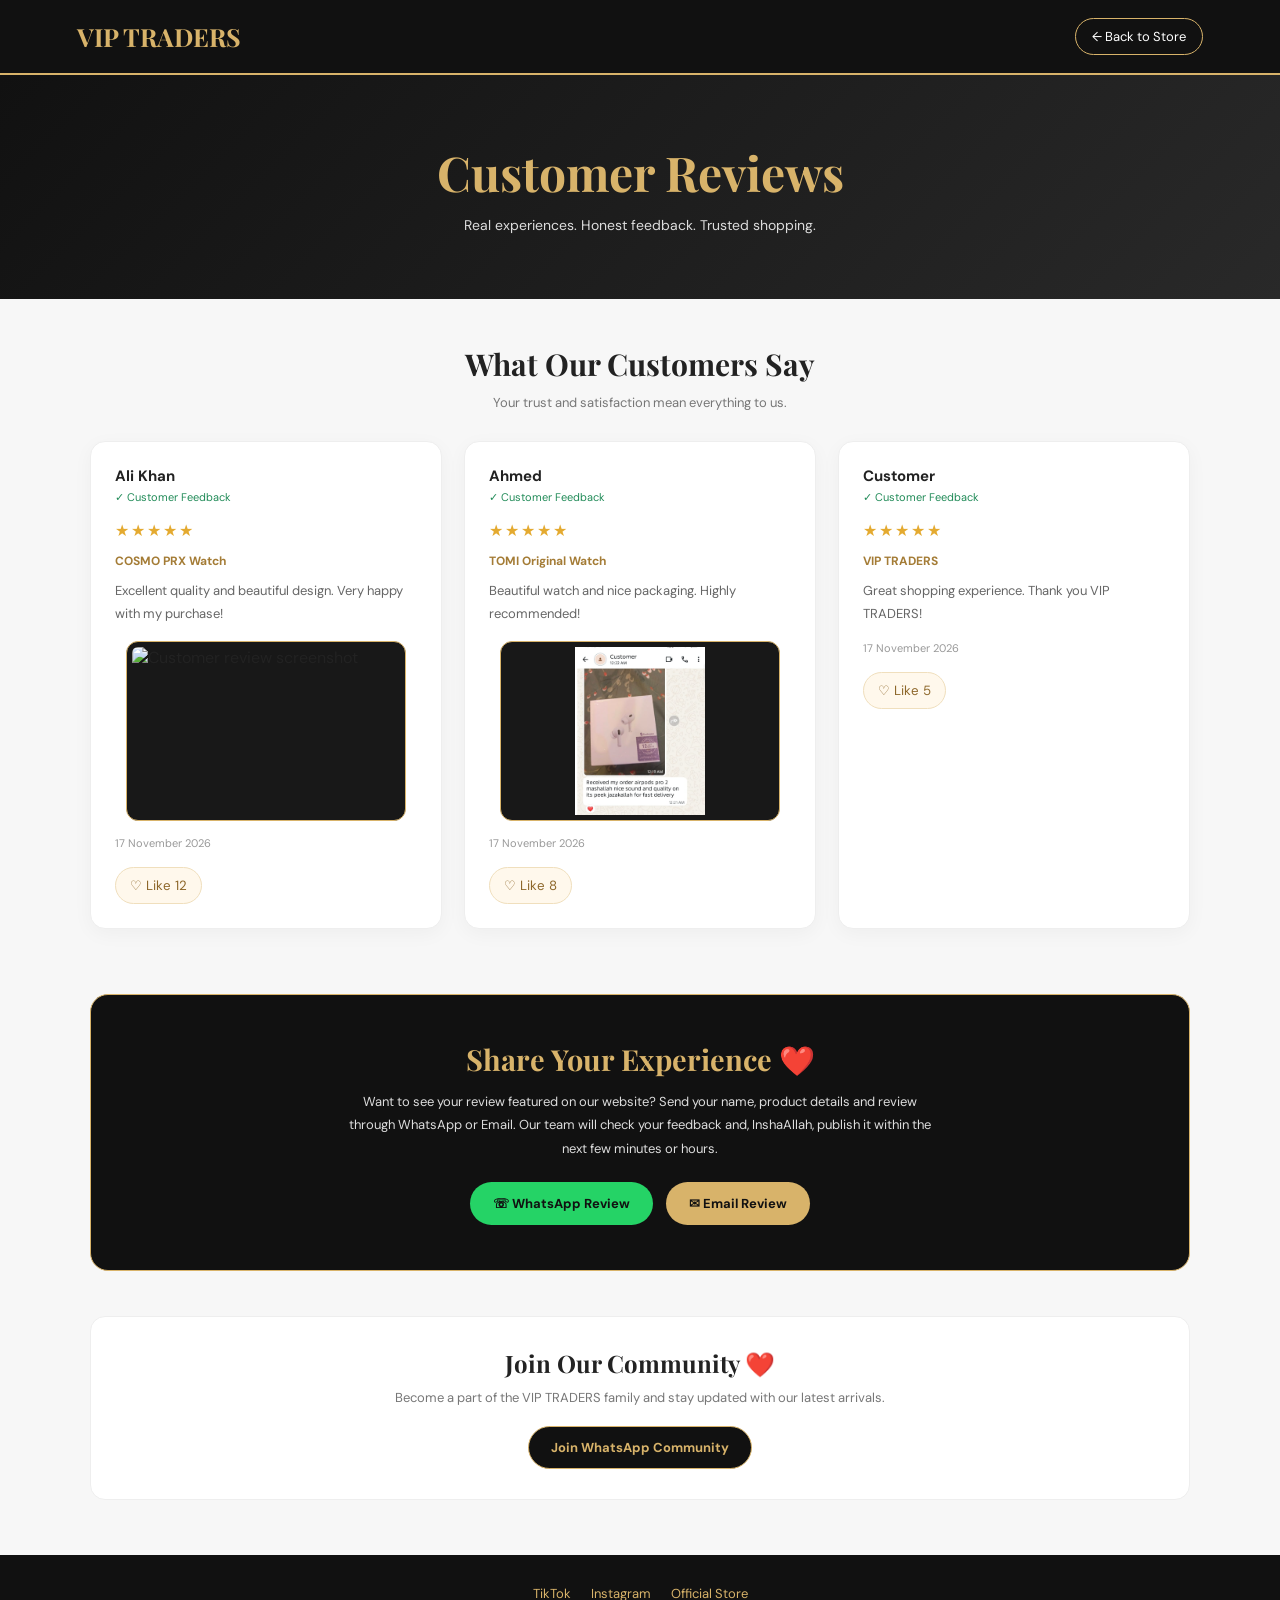
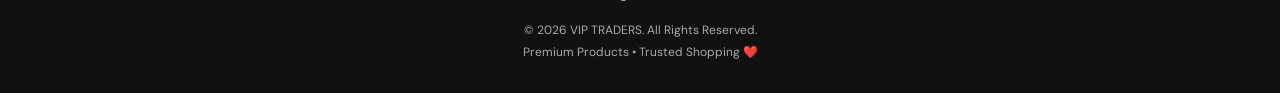
==== reviews.html @ 1c401b6b "Add files via upload" ====
<!DOCTYPE html>
<html lang="en">
<head>
    <meta charset="UTF-8">
    <meta name="viewport" content="width=device-width, initial-scale=1.0">
    <title>Customer Reviews | VIP TRADERS</title>

    <link rel="preconnect" href="https://fonts.googleapis.com">
    <link href="https://fonts.googleapis.com/css2?family=DM+Sans:wght@400;500;600;700;800&family=Playfair+Display:wght@600;700&display=swap" rel="stylesheet">

    <style>
        * {
            margin: 0;
            padding: 0;
            box-sizing: border-box;
        }

        body {
            font-family: 'DM Sans', sans-serif;
            background: #f7f7f7;
            color: #222;
        }

        :root {
            --gold: #d8b36a;
            --dark: #111;
        }

        header {
            background: #111;
            padding: 18px 6%;
            display: flex;
            justify-content: space-between;
            align-items: center;
            border-bottom: 2px solid var(--gold);
        }

        .logo {
            color: var(--gold);
            font-family: 'Playfair Display', serif;
            font-size: 25px;
            font-weight: 700;
            text-decoration: none;
        }

        .back-btn {
            color: white;
            text-decoration: none;
            font-size: 13px;
            border: 1px solid var(--gold);
            padding: 9px 16px;
            border-radius: 30px;
        }

        .hero {
            background: linear-gradient(135deg, #111, #292929);
            color: white;
            text-align: center;
            padding: 65px 20px;
        }

        .hero h1 {
            font-family: 'Playfair Display', serif;
            font-size: clamp(32px, 5vw, 48px);
            color: var(--gold);
            margin-bottom: 12px;
        }

        .hero p {
            color: #ddd;
            font-size: 14px;
        }

        .container {
            width: 90%;
            max-width: 1100px;
            margin: 45px auto;
        }

        .section-title {
            text-align: center;
            font-family: 'Playfair Display', serif;
            font-size: 30px;
            margin-bottom: 10px;
        }

        .section-subtitle {
            text-align: center;
            color: #777;
            font-size: 13px;
            margin-bottom: 30px;
        }

        .review-grid {
            display: grid;
            grid-template-columns: repeat(auto-fit, minmax(260px, 1fr));
            gap: 22px;
        }

        .review-card {
            background: white;
            padding: 24px;
            border-radius: 15px;
            border: 1px solid #eee;
            box-shadow: 0 5px 20px rgba(0,0,0,.04);
            transition: .3s;
        }

        .review-card:hover {
            transform: translateY(-6px);
            border-color: var(--gold);
            box-shadow: 0 12px 25px rgba(0,0,0,.08);
        }

        .review-top {
            display: flex;
            justify-content: space-between;
            align-items: center;
            margin-bottom: 16px;
        }

        .customer-name {
            font-weight: 700;
            font-size: 15px;
        }

        .verified {
            color: #218b58;
            font-size: 11px;
            margin-top: 4px;
        }

        .stars {
            color: #e4aa30;
            letter-spacing: 2px;
            font-size: 16px;
            margin-bottom: 12px;
        }

        .product-name {
            font-size: 12px;
            color: #a47c36;
            font-weight: 700;
            margin-bottom: 10px;
        }

        .review-text {
            font-size: 13px;
            line-height: 1.8;
            color: #666;
        }

        .review-date {
            font-size: 11px;
            color: #999;
            margin-top: 15px;
        }

        .like-btn {
            background: #fff8ec;
            border: 1px solid #f0dfbd;
            color: #8d672a;
            padding: 9px 14px;
            border-radius: 30px;
            cursor: pointer;
            margin-top: 17px;
            font-family: inherit;
            transition: .2s;
        }

        .like-btn:hover {
            background: #f6e5c3;
            transform: scale(1.04);
        }

        .like-btn.liked {
            background: #fce5e8;
            border-color: #f1b6bf;
            color: #d52c48;
        }

        .submit-section {
            background: #111;
            color: white;
            padding: 45px 25px;
            border-radius: 18px;
            text-align: center;
            margin-top: 65px;
            border: 1px solid var(--gold);
        }

        .submit-section h2 {
            color: var(--gold);
            font-family: 'Playfair Display', serif;
            font-size: 29px;
            margin-bottom: 12px;
        }

        .submit-section p {
            color: #ddd;
            font-size: 13px;
            line-height: 1.8;
            max-width: 600px;
            margin: 0 auto 22px;
        }

        .submit-buttons {
            display: flex;
            justify-content: center;
            flex-wrap: wrap;
            gap: 13px;
        }

        .submit-btn {
            padding: 13px 23px;
            border-radius: 30px;
            text-decoration: none;
            font-weight: 700;
            font-size: 13px;
            transition: .3s;
        }

        .whatsapp-btn {
            background: #25d366;
            color: #111;
        }

        .email-btn {
            background: var(--gold);
            color: #111;
        }

        .submit-btn:hover {
            transform: translateY(-4px);
            filter: brightness(1.08);
        }

        .community {
            text-align: center;
            margin-top: 45px;
            padding: 30px 20px;
            background: white;
            border-radius: 15px;
            border: 1px solid #eee;
        }

        .community h3 {
            font-family: 'Playfair Display', serif;
            font-size: 24px;
            margin-bottom: 10px;
        }

        .community p {
            color: #777;
            font-size: 13px;
            margin-bottom: 20px;
        }

        .community-btn {
            display: inline-block;
            background: #111;
            color: var(--gold);
            padding: 12px 22px;
            border-radius: 30px;
            text-decoration: none;
            font-size: 13px;
            font-weight: 700;
            border: 1px solid var(--gold);
        }

        footer {
            background: #111;
            color: #aaa;
            text-align: center;
            padding: 30px 15px;
            margin-top: 55px;
        }

        .social-links {
            display: flex;
            justify-content: center;
            flex-wrap: wrap;
            gap: 20px;
            margin-bottom: 18px;
        }

        .social-links a {
            color: var(--gold);
            text-decoration: none;
            font-size: 13px;
        }

        footer p {
            font-size: 12px;
            line-height: 1.8;
        }

        @media(max-width: 600px) {
            header {
                padding: 15px 5%;
            }

            .logo {
                font-size: 20px;
            }

            .hero {
                padding: 50px 15px;
            }

            .container {
                width: 92%;
            }

            .review-card {
                padding: 20px;
            }

            .submit-section {
                padding: 35px 18px;
            }
        }
        /* CUSTOMER REVIEW SCREENSHOT */

.review-screenshot {
    display: block;
    width: 100%;
    max-width: 280px;
    height: 180px;
    object-fit: contain;
    background: #181818;
    border: 1px solid var(--gold);
    border-radius: 12px;
    padding: 5px;
    margin: 15px auto 0;
    cursor: pointer;
    transition: 0.3s ease;
}

.review-screenshot:hover {
    transform: scale(1.03);
    box-shadow: 0 5px 18px rgba(216, 179, 106, 0.2);
}

@media (max-width: 600px) {
    .review-screenshot {
        max-width: 100%;
        height: 160px;
    }
}
    </style>
</head>

<body>

<header>
    <a href="index.html" class="logo">VIP TRADERS</a>
    <a href="index.html" class="back-btn">← Back to Store</a>
</header>

<section class="hero">
    <h1>Customer Reviews</h1>
    <p>Real experiences. Honest feedback. Trusted shopping.</p>
</section>

<main class="container">

    <h2 class="section-title">What Our Customers Say</h2>
    <p class="section-subtitle">
        Your trust and satisfaction mean everything to us.
    </p>

    <div class="review-grid" id="reviewGrid"></div>

    <section class="submit-section">
        <h2>Share Your Experience ❤️</h2>

        <p>
            Want to see your review featured on our website?
            Send your name, product details and review through
            WhatsApp or Email. Our team will check your feedback
            and, InshaAllah, publish it within the next few minutes
            or hours.
        </p>

      
<div class="submit-buttons">

    <!-- WHATSAPP REVIEW BUTTON -->
    <a class="submit-btn whatsapp-btn"
       href="https://wa.me/923322100970?text=Assalamualaikum%20VIP%20TRADERS%2C%20I%20want%20to%20submit%20my%20customer%20review."
       target="_blank"
       rel="noopener noreferrer">

        <span>☏</span>
        WhatsApp Review
    </a>

    <!-- EMAIL REVIEW BUTTON -->
    <a class="submit-btn email-btn"
       href="https://mail.google.com/mail/?view=cm&fs=1&to=modammadwasif%40gmail.com&su=VIP%20TRADERS%20Customer%20Review&body=Customer%20Name%3A%0AProduct%20Name%3A%0ARating%3A%0AMy%20Review%3A"
       target="_blank"
       rel="noopener noreferrer">

        <span>✉</span>
        Email Review
    </a>

</div>

        </div>
    </section>

    <section class="community">
        <h3>Join Our Community ❤️</h3>
        <p>
            Become a part of the VIP TRADERS family
            and stay updated with our latest arrivals.
        </p>

        <a href="https://chat.whatsapp.com/KnnIGNZdfB263Vx4Sa2RvI?s=cl&p=a&iam=2"
           target="_blank"
           class="community-btn">
            Join WhatsApp Community
        </a>
    </section>

</main>

<footer>
    <div class="social-links">
        <a href="https://www.tiktok.com/@viptraders06" target="_blank">TikTok</a>
        <a href="https://www.instagram.com/vip_traders_06/" target="_blank">Instagram</a>
        <a href="index.html">Official Store</a>
    </div>

    <p>© 2026 VIP TRADERS. All Rights Reserved.</p>
    <p>Premium Products • Trusted Shopping ❤️</p>
</footer>
<script>
    const VIP_REVIEWS = [
        {
            id: "review-001",
            customerName: "Ali Khan",
            productName: "COSMO PRX Watch",
            rating: 5,
            comment: "Excellent quality and beautiful design. Very happy with my purchase!",
            likes: 12,
            date: "17 November 2026",
            image: "review-images/ali-review.png"
        },
        {
            id: "review-002",
            customerName: "Ahmed",
            productName: "TOMI Original Watch",
            rating: 5,
            comment: "Beautiful watch and nice packaging. Highly recommended!",
            likes: 8,
            date: "17 November 2026",
            image: "Screenshot 2026-11-17 215540.png"
        },
        {
            id: "review-003",
            customerName: "Customer",
            productName: "VIP TRADERS",
            rating: 5,
            comment: "Great shopping experience. Thank you VIP TRADERS!",
            likes: 5,
            date: "17 November 2026",
            image: ""
        }
    ];

    const REVIEW_LIKES_KEY = "vip_review_likes";

    function renderReviews() {
        const grid = document.getElementById("reviewGrid");

        let likedReviews = JSON.parse(
            localStorage.getItem(REVIEW_LIKES_KEY) || "[]"
        );

        grid.innerHTML = VIP_REVIEWS.map(review => {
            const liked = likedReviews.includes(review.id);

            return `
                <article class="review-card">

                    <div class="review-top">
                        <div>
                            <div class="customer-name">
                                ${review.customerName}
                            </div>
                            <div class="verified">
                                ✓ Customer Feedback
                            </div>
                        </div>
                    </div>

                    <div class="stars">
                        ${"★".repeat(review.rating)}
                    </div>

                    <div class="product-name">
                        ${review.productName}
                    </div>

                    <p class="review-text">
                        ${review.comment}
                    </p>

                    ${review.image ? `
                        <img
                            src="${review.image}"
                            class="review-screenshot"
                            alt="Customer review screenshot"
                            onclick="window.open(this.src, '_blank')"
                        >
                    ` : ""}

                    <div class="review-date">
                        ${review.date}
                    </div>

                    <button
                        class="like-btn ${liked ? "liked" : ""}"
                        onclick="toggleReviewLike('${review.id}')">

                        ${liked ? "♥ Liked" : "♡ Like"}

                        <span id="likes-${review.id}">
                            ${review.likes + (liked ? 1 : 0)}
                        </span>
                    </button>

                </article>
            `;
        }).join("");
    }

    function toggleReviewLike(reviewId) {
        let likedReviews = JSON.parse(
            localStorage.getItem(REVIEW_LIKES_KEY) || "[]"
        );

        if (likedReviews.includes(reviewId)) {
            likedReviews = likedReviews.filter(id => id !== reviewId);
        } else {
            likedReviews.push(reviewId);
        }

        localStorage.setItem(
            REVIEW_LIKES_KEY,
            JSON.stringify(likedReviews)
        );

        renderReviews();
    }

    renderReviews();

</script>

</body>
</html>
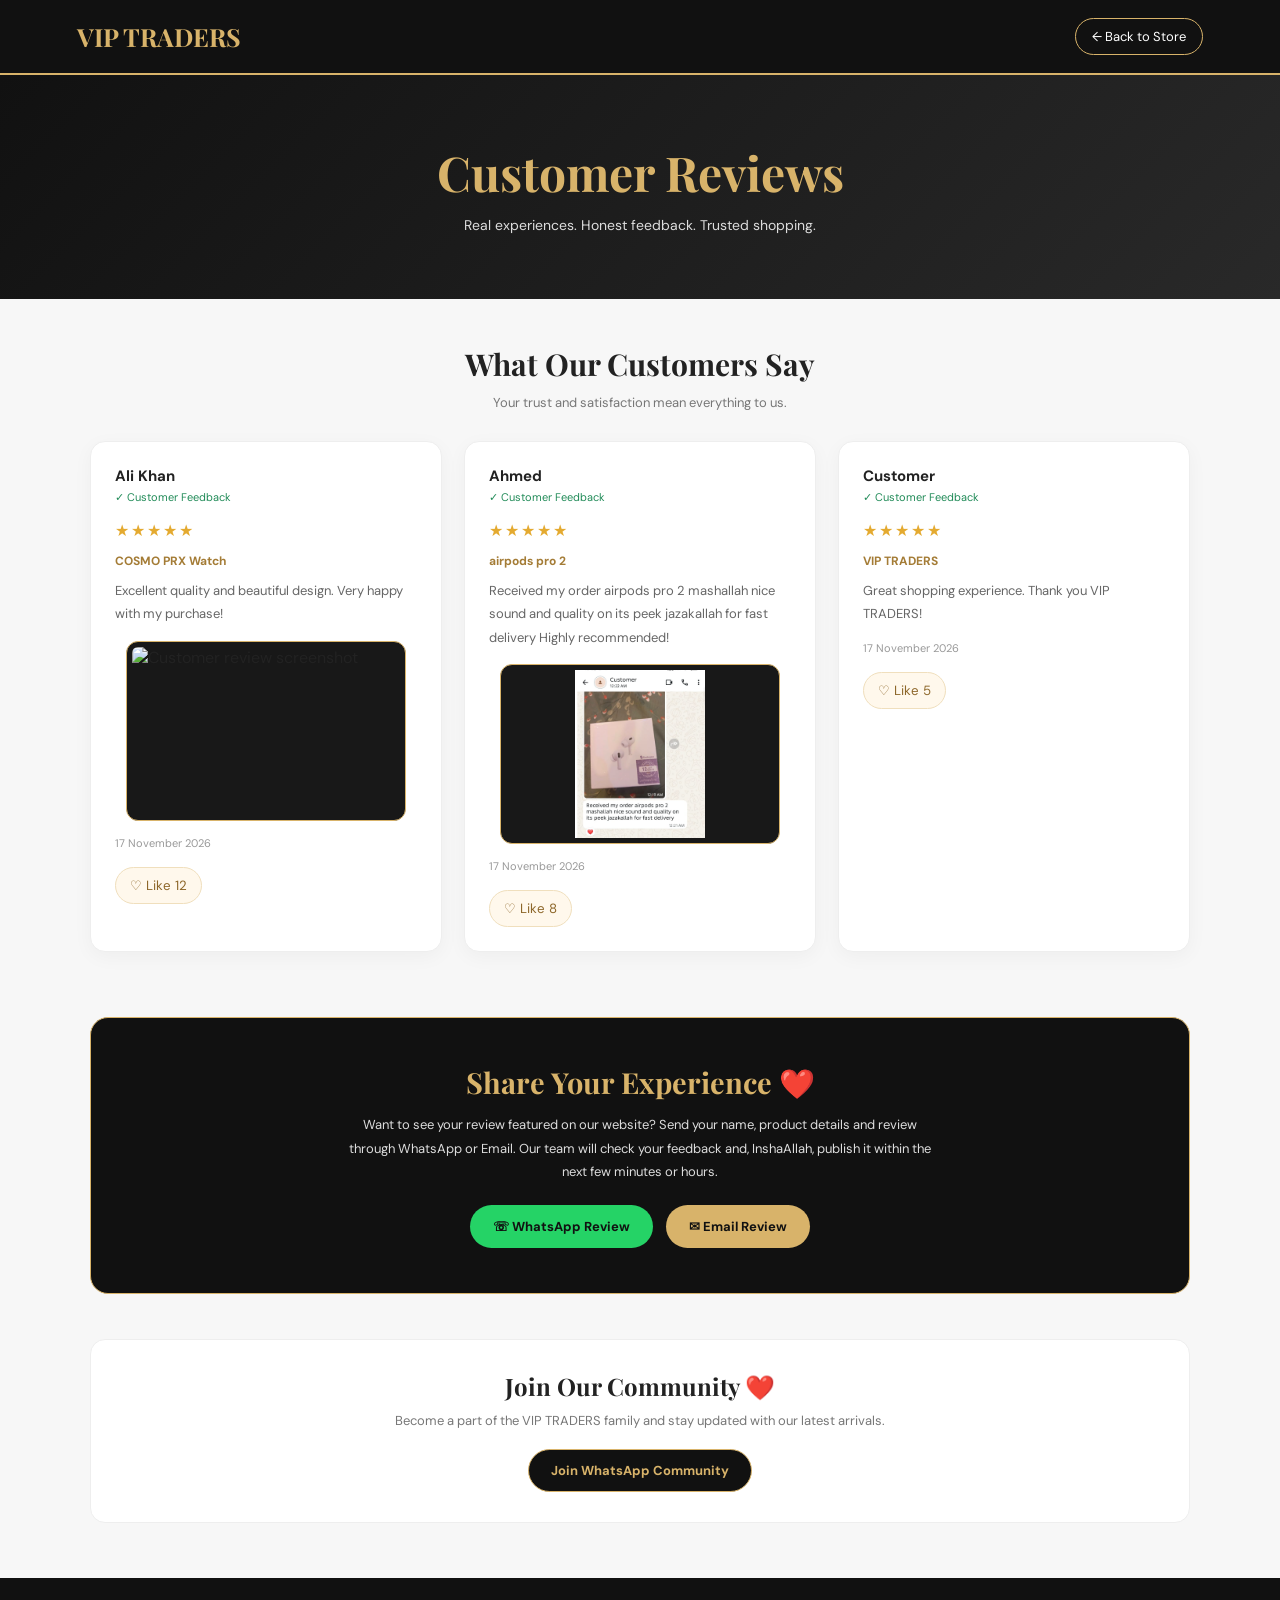
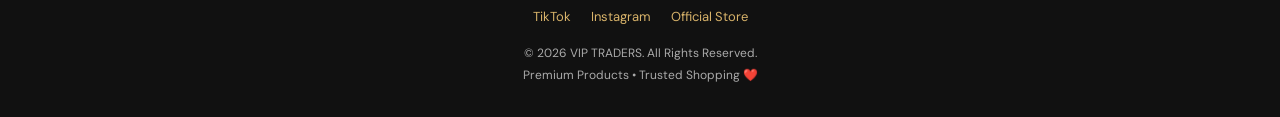
==== commit 824548c9: "Update reviews.html with favicon and new reviews Added favicon and updated customer reviews section " ====
--- a/reviews.html
+++ b/reviews.html
@@ -5,7 +5,7 @@
     <meta charset="UTF-8">
     <meta name="viewport" content="width=device-width, initial-scale=1.0">
     <title>Customer Reviews | VIP TRADERS</title>
-
+    <link rel="icon" href="vip-traders-logo.png" alt="VIP TRADERS Logo">
     <link rel="preconnect" href="https://fonts.googleapis.com">
     <link href="https://fonts.googleapis.com/css2?family=DM+Sans:wght@400;500;600;700;800&family=Playfair+Display:wght@600;700&display=swap" rel="stylesheet">
 
@@ -453,9 +453,9 @@
         {
             id: "review-002",
             customerName: "Ahmed",
-            productName: "TOMI Original Watch",
+            productName: " airpods pro 2",
             rating: 5,
-            comment: "Beautiful watch and nice packaging. Highly recommended!",
+            comment: "Received my order airpods pro 2 mashallah nice sound and quality on its peek jazakallah for fast delivery Highly recommended!",
             likes: 8,
             date: "17 November 2026",
             image: "Screenshot 2026-11-17 215540.png"
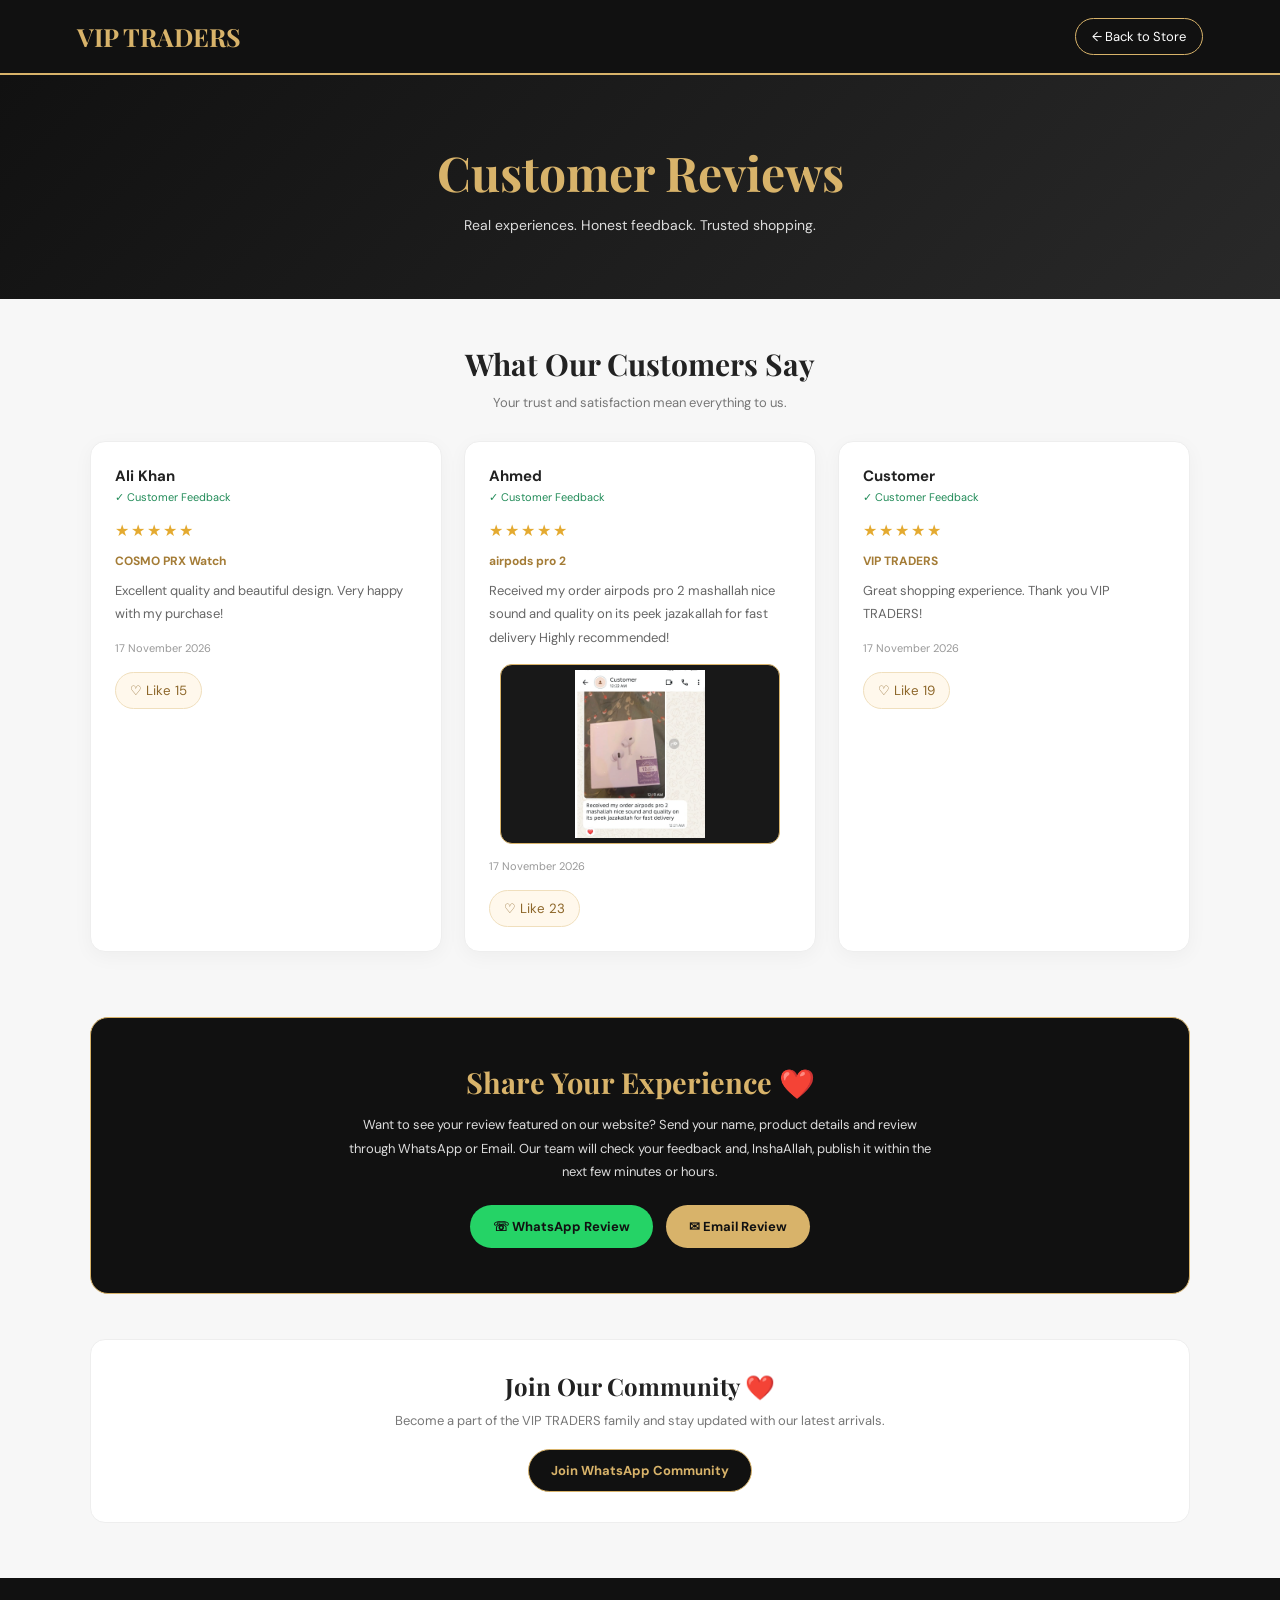
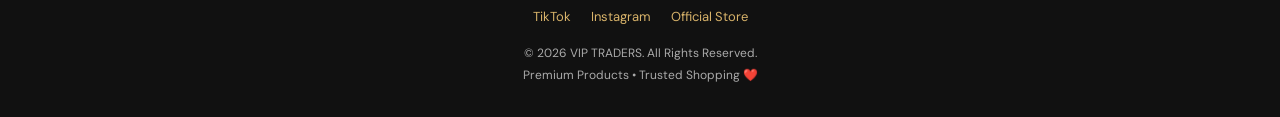
==== commit 363f4e58: "Update customer reviews HTML structure and content" ====
--- a/reviews.html
+++ b/reviews.html
@@ -446,9 +446,9 @@
             productName: "COSMO PRX Watch",
             rating: 5,
             comment: "Excellent quality and beautiful design. Very happy with my purchase!",
-            likes: 12,
+            likes: 15,
             date: "17 November 2026",
-            image: "review-images/ali-review.png"
+           
         },
         {
             id: "review-002",
@@ -456,7 +456,7 @@
             productName: " airpods pro 2",
             rating: 5,
             comment: "Received my order airpods pro 2 mashallah nice sound and quality on its peek jazakallah for fast delivery Highly recommended!",
-            likes: 8,
+            likes: 23,
             date: "17 November 2026",
             image: "Screenshot 2026-11-17 215540.png"
         },
@@ -466,9 +466,9 @@
             productName: "VIP TRADERS",
             rating: 5,
             comment: "Great shopping experience. Thank you VIP TRADERS!",
-            likes: 5,
+            likes: 19,
             date: "17 November 2026",
-            image: ""
+           
         }
     ];
 
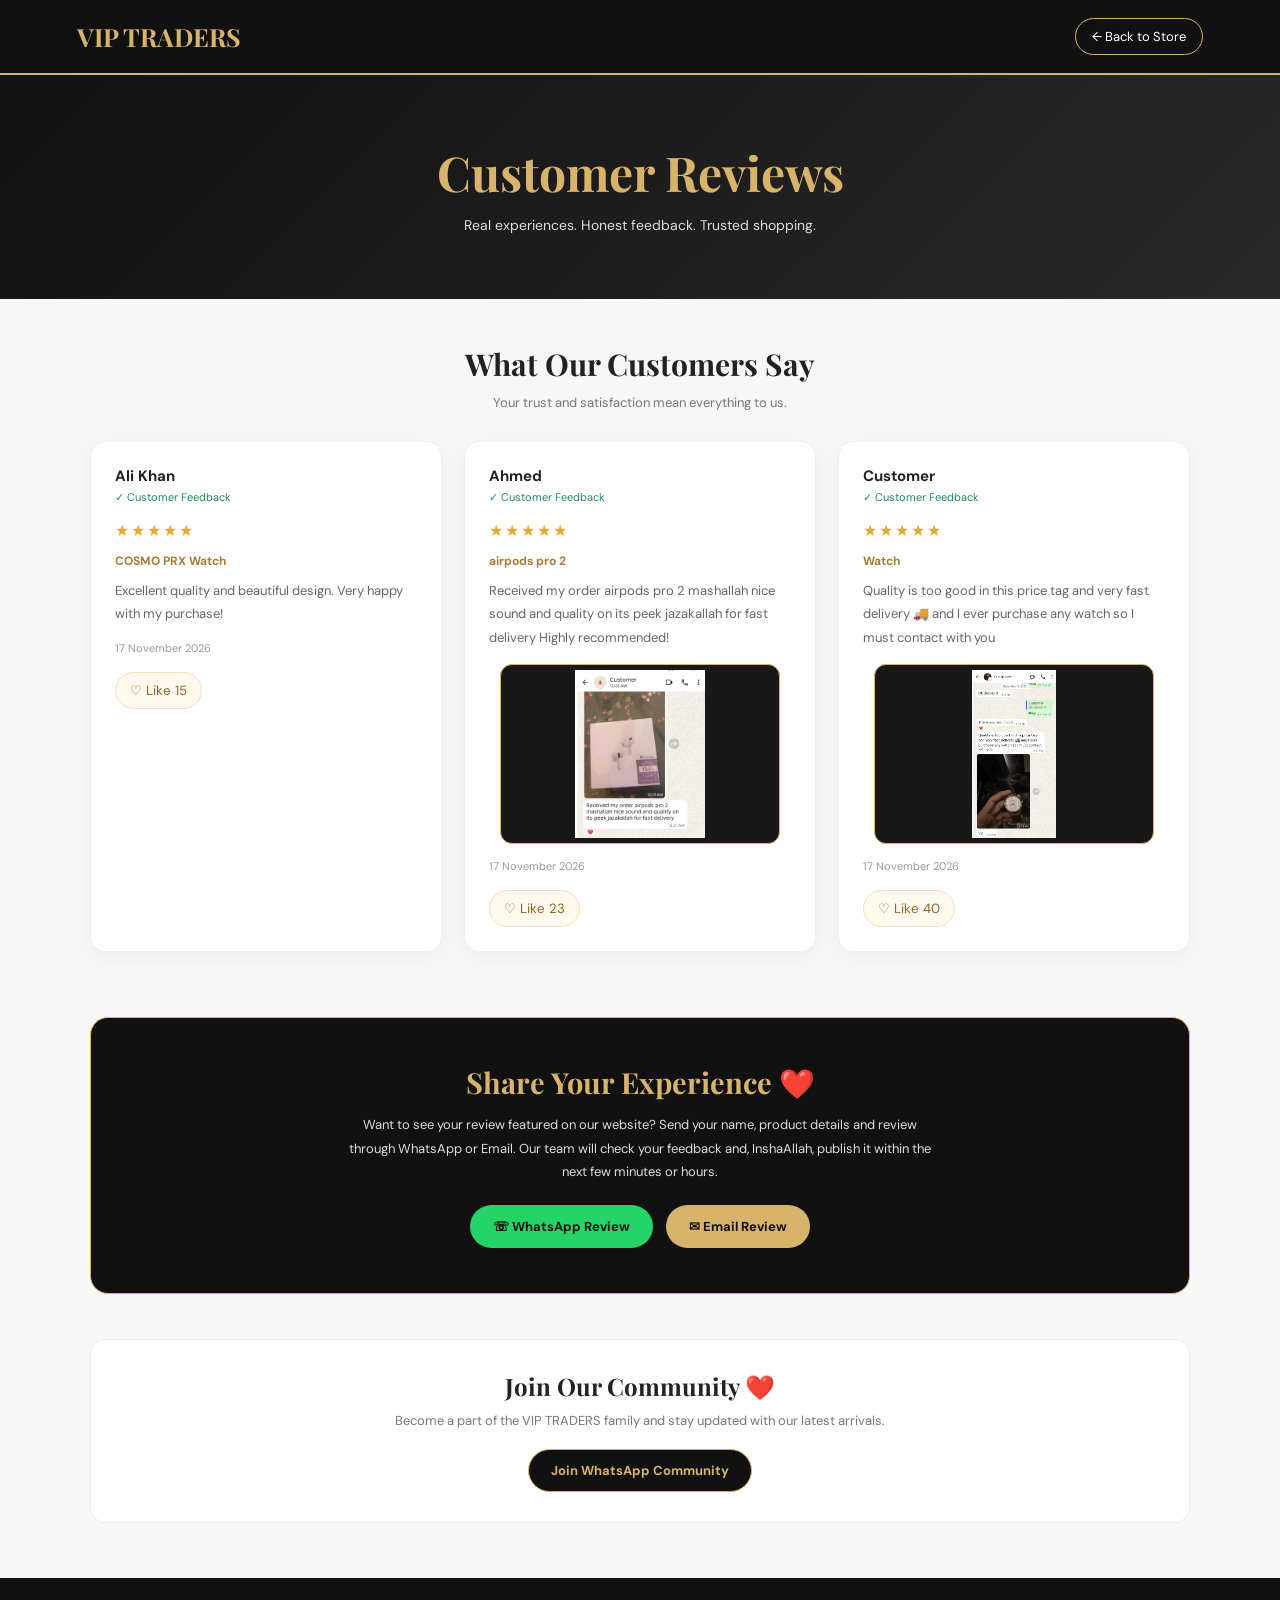
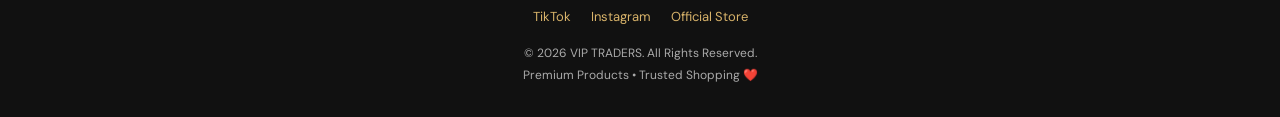
==== commit 3d1e8198: "Update reviews.html" ====
--- a/reviews.html
+++ b/reviews.html
@@ -463,13 +463,13 @@
         {
             id: "review-003",
             customerName: "Customer",
-            productName: "VIP TRADERS",
+            productName: "Watch",
             rating: 5,
-            comment: "Great shopping experience. Thank you VIP TRADERS!",
-            likes: 19,
+            comment: "Quality  is too good in this price tag and very fast delivery 🚚 and I ever purchase any watch so I must contact with you",
+            likes: 40,
             date: "17 November 2026",
-           
-        }
+                image: "  Screenshot 2026-11-17 230624.png"
+        }  
     ];
 
     const REVIEW_LIKES_KEY = "vip_review_likes";
